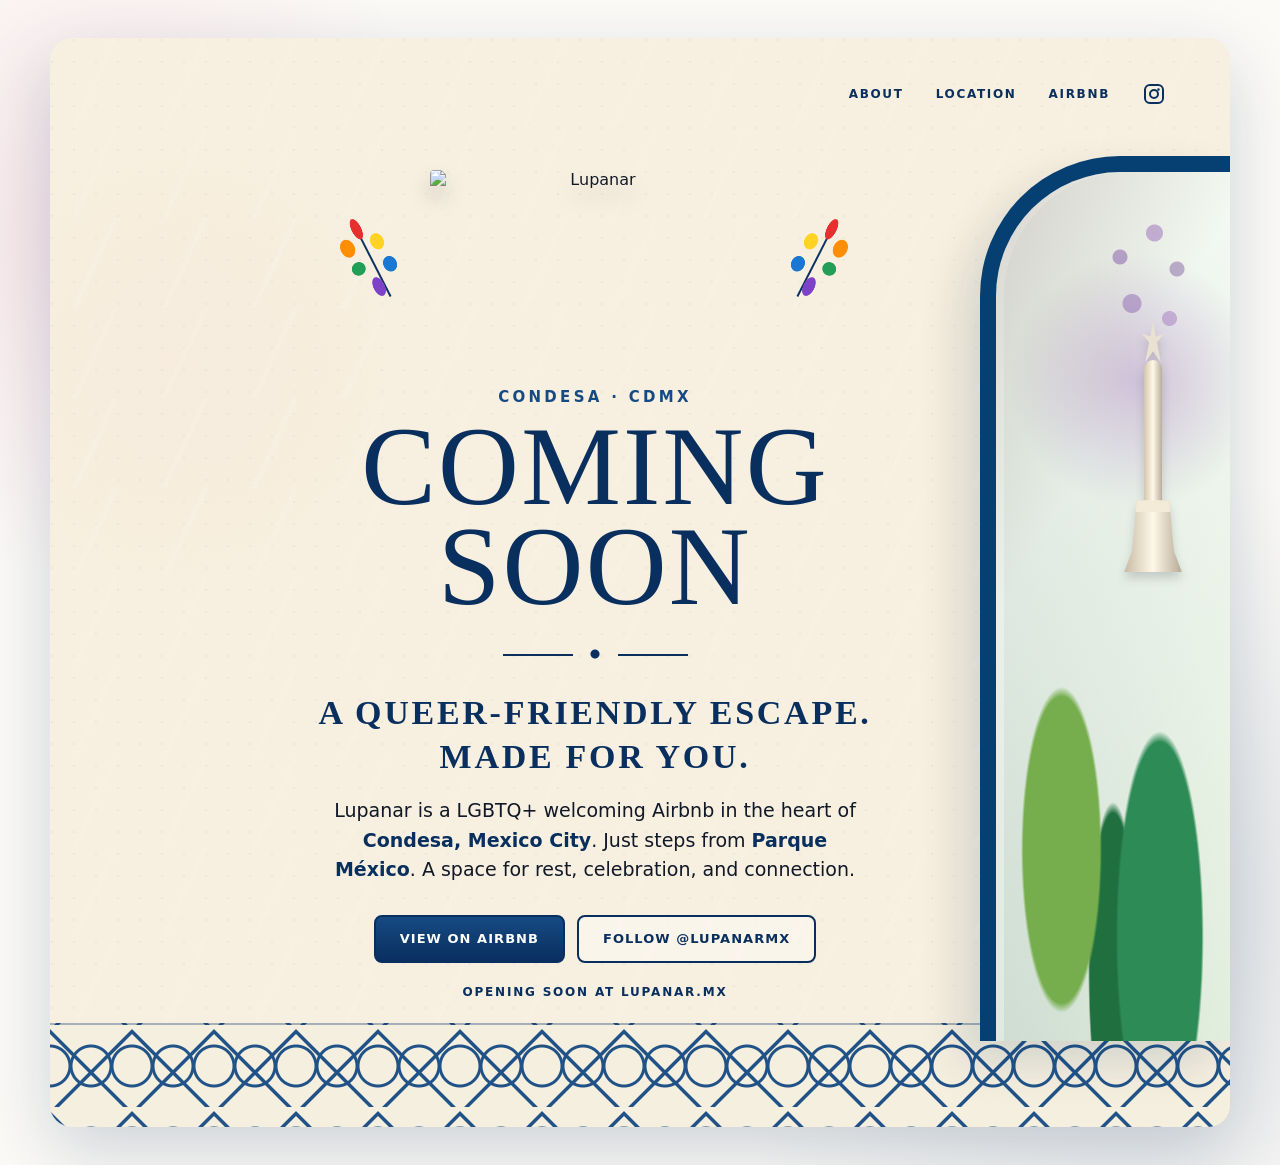
==== index.html @ a413329a "Add files via upload" ====
<!doctype html>
<html lang="en">
<head>
  <meta charset="utf-8">
  <meta name="viewport" content="width=device-width, initial-scale=1, viewport-fit=cover">
  <title>Lupanar — Coming Soon in Condesa, Mexico City</title>
  <meta name="description" content="Lupanar is a queer-friendly Airbnb coming soon in Condesa, Mexico City, just steps from Parque México.">
  <meta name="theme-color" content="#f7efdf">
  <meta property="og:title" content="Lupanar — Coming Soon">
  <meta property="og:description" content="A queer-friendly escape in Condesa, Mexico City. Just steps from Parque México.">
  <meta property="og:url" content="https://lupanar.mx/">
  <meta property="og:type" content="website">
  <link rel="icon" type="image/png" href="assets/favicon.png">
  <link rel="apple-touch-icon" href="assets/apple-touch-icon.png">
  <link rel="preload" as="image" href="assets/lupanar-plaque.webp">
  <link rel="stylesheet" href="styles.css">
</head>
<body>
  <main class="page-shell" aria-labelledby="coming-soon">
    <section class="hero">
      <nav class="nav" aria-label="Primary navigation">
        <span></span>
        <div class="nav-links">
          <a href="#about">About</a>
          <a href="#location">Location</a>
          <a href="https://www.airbnb.com/h/lupanar" rel="noopener">Airbnb</a>
          <a href="https://www.instagram.com/lupanarmx/" rel="noopener" aria-label="Instagram @lupanarmx">
            <svg class="icon" viewBox="0 0 24 24" aria-hidden="true"><path d="M7.8 2h8.4A5.8 5.8 0 0 1 22 7.8v8.4A5.8 5.8 0 0 1 16.2 22H7.8A5.8 5.8 0 0 1 2 16.2V7.8A5.8 5.8 0 0 1 7.8 2Zm0 2A3.8 3.8 0 0 0 4 7.8v8.4A3.8 3.8 0 0 0 7.8 20h8.4a3.8 3.8 0 0 0 3.8-3.8V7.8A3.8 3.8 0 0 0 16.2 4H7.8Zm8.7 2.25a1.25 1.25 0 1 1 0 2.5 1.25 1.25 0 0 1 0-2.5ZM12 7a5 5 0 1 1 0 10 5 5 0 0 1 0-10Zm0 2a3 3 0 1 0 0 6 3 3 0 0 0 0-6Z"/></svg>
          </a>
        </div>
      </nav>

      <div class="content">
        <div class="brand-mark" aria-label="Lupanar logo">
          <span class="leaf left" aria-hidden="true"></span>
          <img src="assets/lupanar-plaque.webp" width="900" height="489" alt="Lupanar">
          <span class="leaf right" aria-hidden="true"></span>
        </div>

        <p class="eyebrow">Condesa · CDMX</p>
        <h1 id="coming-soon">Coming Soon</h1>
        <div class="divider" aria-hidden="true"><span></span></div>

        <p class="tagline">A queer-friendly escape. Made for you.</p>

        <p id="about" class="copy">
          Lupanar is a LGBTQ+ welcoming Airbnb in the heart of
          <strong>Condesa, Mexico City</strong>. Just steps from
          <strong>Parque México</strong>. A space for rest, celebration,
          and connection.
        </p>

        <div class="actions" aria-label="Links">
          <a class="button primary" href="https://www.airbnb.com/h/lupanar" rel="noopener">View on Airbnb</a>
          <a class="button ghost" href="https://www.instagram.com/lupanarmx/" rel="noopener">Follow @lupanarmx</a>
        </div>

        <p id="location" class="microcopy">Opening soon at <strong>lupanar.mx</strong></p>
      </div>

      <aside class="door-card" aria-label="Parque México inspired illustration">
        <div class="arch">
          <div class="tower" aria-hidden="true">
            <span class="statue"></span>
            <span class="column"></span>
            <span class="base"></span>
          </div>
          <div class="jacaranda" aria-hidden="true"></div>
        </div>
      </aside>

      <div class="tile-border" aria-hidden="true"></div>
    </section>
  </main>
</body>
</html>
---- styles.css ----
:root {
  --cream: #f7efdf;
  --cream-deep: #ead9bd;
  --ink: #092f5f;
  --ink-2: #164a83;
  --pink: #c9185d;
  --green: #2f7d4b;
  --shadow: 0 24px 70px rgba(7, 35, 70, .18);
}

* { box-sizing: border-box; }

html {
  min-height: 100%;
  background:
    radial-gradient(circle at 9% 20%, rgba(201, 24, 93, .10), transparent 22rem),
    radial-gradient(circle at 88% 78%, rgba(9, 47, 95, .12), transparent 28rem),
    #fbfaf7;
}

body {
  min-height: 100dvh;
  margin: 0;
  display: grid;
  place-items: center;
  padding: clamp(14px, 3vw, 40px);
  color: #111827;
  font-family: Inter, ui-sans-serif, system-ui, -apple-system, BlinkMacSystemFont, "Segoe UI", sans-serif;
}

a { color: inherit; }

.page-shell {
  width: min(1180px, 100%);
}

.hero {
  position: relative;
  overflow: hidden;
  min-height: min(780px, calc(100dvh - 48px));
  border-radius: 22px;
  background:
    linear-gradient(90deg, rgba(247, 239, 223, .94), rgba(247, 239, 223, .82)),
    radial-gradient(circle at 10% 30%, rgba(207, 40, 109, .24), transparent 15rem),
    var(--cream);
  box-shadow: var(--shadow);
  isolation: isolate;
}

.hero::before {
  content: "";
  position: absolute;
  inset: 0;
  opacity: .22;
  background-image:
    linear-gradient(115deg, transparent 0 47%, rgba(255,255,255,.55) 49% 51%, transparent 53%),
    radial-gradient(circle at 2px 2px, rgba(9, 47, 95, .18) 1px, transparent 1px);
  background-size: 90px 90px, 22px 22px;
  pointer-events: none;
  z-index: -2;
}

.nav {
  position: relative;
  z-index: 2;
  display: flex;
  justify-content: flex-end;
  gap: 24px;
  padding: clamp(22px, 4vw, 44px) clamp(24px, 5vw, 70px) 0;
  color: var(--ink);
  font-size: 12px;
  font-weight: 800;
  letter-spacing: .14em;
  text-transform: uppercase;
}

.nav-links {
  display: flex;
  align-items: center;
  gap: clamp(16px, 2.5vw, 32px);
}

.nav a {
  text-decoration: none;
}

.nav a:hover {
  text-decoration: underline;
  text-underline-offset: 6px;
}

.icon {
  width: 24px;
  height: 24px;
  fill: currentColor;
  display: block;
}

.content {
  position: relative;
  z-index: 2;
  width: min(650px, calc(100% - 48px));
  margin: clamp(34px, 5vw, 64px) auto 128px;
  text-align: center;
}

.brand-mark {
  display: grid;
  grid-template-columns: 74px minmax(220px, 330px) 74px;
  justify-content: center;
  align-items: center;
  gap: clamp(8px, 2vw, 20px);
  margin-bottom: clamp(24px, 4vw, 38px);
}

.brand-mark img {
  width: min(330px, 45vw);
  height: auto;
  filter: drop-shadow(0 12px 10px rgba(10, 29, 48, .18));
  border-radius: 4px;
}

.leaf {
  display: block;
  width: 72px;
  height: 96px;
  background:
    radial-gradient(ellipse at 50% 14%, #e62b2b 0 9%, transparent 10%),
    radial-gradient(ellipse at 27% 28%, #ff8c00 0 9%, transparent 10%),
    radial-gradient(ellipse at 68% 35%, #ffd21f 0 9%, transparent 10%),
    radial-gradient(ellipse at 28% 52%, #1f9d55 0 9%, transparent 10%),
    radial-gradient(ellipse at 70% 62%, #1676d2 0 9%, transparent 10%),
    radial-gradient(ellipse at 42% 78%, #7b3fc7 0 9%, transparent 10%),
    linear-gradient(var(--ink), var(--ink));
  background-repeat: no-repeat;
  background-size: auto, auto, auto, auto, auto, auto, 2px 72px;
  background-position: center, center, center, center, center, center, center 17px;
  opacity: .98;
}
.leaf.left { transform: rotate(-27deg); }
.leaf.right { transform: scaleX(-1) rotate(-27deg); }

.eyebrow {
  margin: 0 0 10px;
  color: var(--ink-2);
  font-size: clamp(12px, 1.7vw, 15px);
  font-weight: 900;
  letter-spacing: .22em;
  text-transform: uppercase;
}

h1 {
  margin: 0;
  color: var(--ink);
  font-family: Georgia, "Times New Roman", serif;
  font-size: clamp(52px, 11vw, 112px);
  font-weight: 500;
  letter-spacing: .02em;
  line-height: .9;
  text-transform: uppercase;
}

.divider {
  display: flex;
  justify-content: center;
  margin: clamp(20px, 3vw, 28px) 0;
  color: var(--ink);
}
.divider span {
  position: relative;
  width: 185px;
  height: 18px;
}
.divider span::before,
.divider span::after {
  content: "";
  position: absolute;
  top: 50%;
  width: 70px;
  border-top: 2px solid currentColor;
}
.divider span::before { left: 0; }
.divider span::after { right: 0; }
.divider span {
  background: radial-gradient(circle, currentColor 0 4px, transparent 5px) center / 18px 18px no-repeat;
}

.tagline {
  margin: 0 auto 18px;
  max-width: 620px;
  color: var(--ink);
  font-family: Georgia, "Times New Roman", serif;
  font-size: clamp(21px, 3.3vw, 34px);
  font-weight: 700;
  letter-spacing: .08em;
  line-height: 1.28;
  text-transform: uppercase;
}

.copy {
  width: min(530px, 100%);
  margin: 0 auto;
  font-size: clamp(16px, 2vw, 19px);
  line-height: 1.55;
}

.copy strong {
  color: var(--ink);
}

.actions {
  display: flex;
  justify-content: center;
  flex-wrap: wrap;
  gap: 12px;
  margin: 30px auto 22px;
}

.button {
  display: inline-flex;
  align-items: center;
  justify-content: center;
  min-height: 48px;
  padding: 0 24px;
  border-radius: 8px;
  border: 2px solid var(--ink);
  font-size: 13px;
  font-weight: 850;
  letter-spacing: .08em;
  text-decoration: none;
  text-transform: uppercase;
}

.button.primary {
  color: white;
  background: linear-gradient(180deg, var(--ink-2), var(--ink));
}
.button.ghost {
  color: var(--ink);
  background: rgba(255, 255, 255, .34);
}

.button:hover { transform: translateY(-1px); }

.microcopy {
  margin: 0;
  color: var(--ink);
  font-size: 12px;
  font-weight: 800;
  letter-spacing: .15em;
  text-transform: uppercase;
}

.door-card {
  position: absolute;
  top: 118px;
  right: 0;
  bottom: 86px;
  width: min(250px, 24%);
  z-index: 1;
}

.arch {
  position: absolute;
  inset: 0;
  border-radius: 140px 0 0 0;
  border-left: 16px solid #064073;
  border-top: 16px solid #064073;
  background:
    radial-gradient(circle at 60% 24%, rgba(148, 91, 178, .32), transparent 8rem),
    linear-gradient(180deg, rgba(255,255,255,.65), rgba(247,239,223,.10)),
    linear-gradient(90deg, rgba(9,47,95,.10), rgba(9,47,95,0)),
    #dfeedd;
  box-shadow: inset 8px 0 0 rgba(255,255,255,.35), -18px 22px 45px rgba(9,47,95,.14);
  overflow: hidden;
}

.arch::before {
  content: "";
  position: absolute;
  inset: 0;
  background:
    radial-gradient(ellipse at 70% 88%, #2d8b55 0 18%, transparent 19%),
    radial-gradient(ellipse at 28% 78%, #76ae4e 0 16%, transparent 17%),
    radial-gradient(ellipse at 50% 92%, #1f6f3f 0 14%, transparent 15%),
    linear-gradient(120deg, rgba(98, 61, 34, .18), transparent 35%);
}

.tower {
  position: absolute;
  right: 42px;
  top: 150px;
  width: 70px;
  height: 270px;
  filter: drop-shadow(0 6px 5px rgba(30, 35, 42, .18));
}

.statue {
  position: absolute;
  top: 0;
  left: 24px;
  width: 22px;
  height: 40px;
  background: #e9e1d1;
  clip-path: polygon(50% 0, 62% 35%, 100% 28%, 68% 50%, 86% 100%, 50% 72%, 14% 100%, 32% 50%, 0 28%, 38% 35%);
}
.column {
  position: absolute;
  top: 38px;
  left: 26px;
  width: 18px;
  height: 150px;
  border-radius: 12px;
  background: linear-gradient(90deg, #d3c6ae, #fff7e7, #b9ad9b);
}
.base {
  position: absolute;
  left: 6px;
  bottom: 20px;
  width: 58px;
  height: 72px;
  background:
    linear-gradient(#f3ead8 0 16%, transparent 17%),
    linear-gradient(90deg, #c7bba5, #fff7e7, #b6aa96);
  clip-path: polygon(22% 0, 78% 0, 86% 70%, 100% 100%, 0 100%, 14% 70%);
}

.jacaranda {
  position: absolute;
  top: 34px;
  right: 8px;
  width: 150px;
  height: 150px;
  background:
    radial-gradient(circle at 32% 34%, rgba(126, 83, 166, .75) 0 7px, transparent 8px),
    radial-gradient(circle at 55% 18%, rgba(151, 102, 184, .75) 0 8px, transparent 9px),
    radial-gradient(circle at 70% 42%, rgba(117, 83, 153, .68) 0 7px, transparent 8px),
    radial-gradient(circle at 40% 65%, rgba(135, 92, 174, .70) 0 9px, transparent 10px),
    radial-gradient(circle at 65% 75%, rgba(151, 102, 184, .65) 0 7px, transparent 8px);
  opacity: .65;
  filter: blur(.2px);
}

.tile-border {
  position: absolute;
  left: 0;
  right: 0;
  bottom: 0;
  height: clamp(74px, 10vw, 104px);
  background-color: #f5efdf;
  background-image:
    radial-gradient(circle at 50% 50%, transparent 0 18px, var(--ink-2) 19px 21px, transparent 22px),
    radial-gradient(circle at 0 50%, transparent 0 18px, var(--ink-2) 19px 21px, transparent 22px),
    radial-gradient(circle at 100% 50%, transparent 0 18px, var(--ink-2) 19px 21px, transparent 22px),
    linear-gradient(45deg, transparent 44%, var(--ink-2) 45% 47%, transparent 48%),
    linear-gradient(-45deg, transparent 44%, var(--ink-2) 45% 47%, transparent 48%);
  background-size: 82px 82px;
  border-top: 2px solid rgba(9,47,95,.35);
  opacity: .95;
}

@media (max-width: 850px) {
  body { padding: 0; place-items: stretch; }

  .page-shell { width: 100%; }

  .hero {
    min-height: 100dvh;
    border-radius: 0;
  }

  .nav {
    padding: max(18px, env(safe-area-inset-top)) 22px 0;
  }

  .nav-links a:not(:last-child) {
    display: none;
  }

  .nav-links::before,
  .nav-links::after {
    content: "";
    display: block;
    width: 28px;
    border-top: 3px solid var(--ink);
    box-shadow: 0 8px 0 var(--ink);
    transform: translateY(-4px);
  }

  .nav-links .icon { display: none; }

  .content {
    width: min(100% - 34px, 470px);
    margin-top: 52px;
    margin-bottom: 112px;
  }

  .brand-mark {
    grid-template-columns: 46px minmax(190px, 265px) 46px;
  }

  .brand-mark img {
    width: min(265px, 62vw);
  }

  .leaf {
    width: 48px;
    height: 70px;
    background-size: auto, auto, auto, auto, auto, auto, 2px 52px;
    background-position: center, center, center, center, center, center, center 14px;
  }

  h1 { font-size: clamp(42px, 14vw, 68px); }

  .tagline {
    font-size: clamp(18px, 6vw, 25px);
  }

  .copy {
    font-size: 16px;
  }

  .actions {
    flex-direction: column;
    width: min(330px, 100%);
  }

  .button {
    width: 100%;
  }

  .door-card {
    display: none;
  }

  .tile-border {
    height: 78px;
    background-size: 64px 64px;
  }
}

@media (prefers-reduced-motion: no-preference) {
  .button { transition: transform .2s ease, filter .2s ease; }
  .button:hover { filter: brightness(1.05); }
}

@media (min-width: 1180px) {
  .content { transform: translateX(-45px); }
}
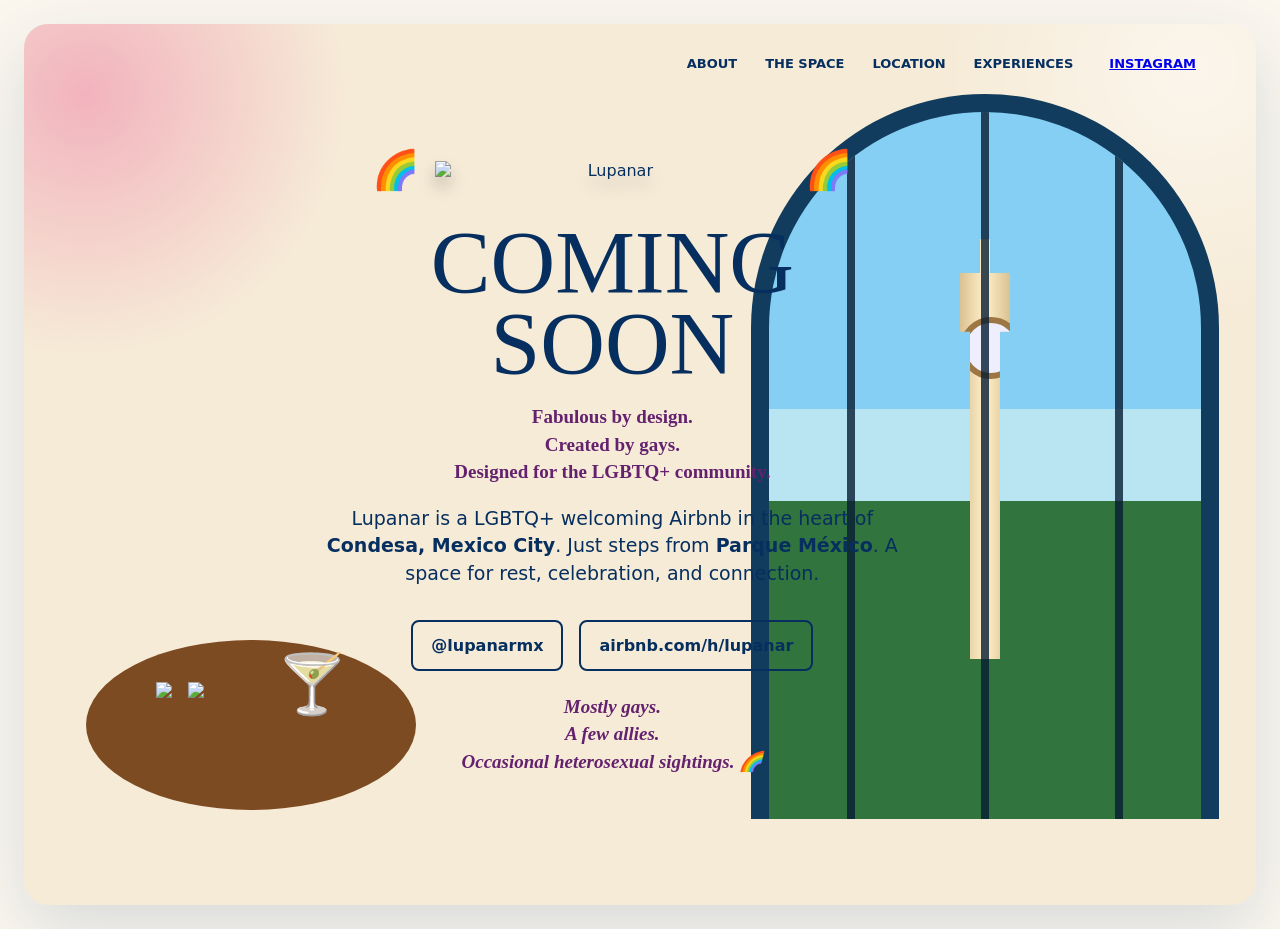
==== commit e80e880b: "Add files via upload" ====
--- a/index.html
+++ b/index.html
@@ -1,76 +1 @@
-<!doctype html>
-<html lang="en">
-<head>
-  <meta charset="utf-8">
-  <meta name="viewport" content="width=device-width, initial-scale=1, viewport-fit=cover">
-  <title>Lupanar — Coming Soon in Condesa, Mexico City</title>
-  <meta name="description" content="Lupanar is a queer-friendly Airbnb coming soon in Condesa, Mexico City, just steps from Parque México.">
-  <meta name="theme-color" content="#f7efdf">
-  <meta property="og:title" content="Lupanar — Coming Soon">
-  <meta property="og:description" content="A queer-friendly escape in Condesa, Mexico City. Just steps from Parque México.">
-  <meta property="og:url" content="https://lupanar.mx/">
-  <meta property="og:type" content="website">
-  <link rel="icon" type="image/png" href="assets/favicon.png">
-  <link rel="apple-touch-icon" href="assets/apple-touch-icon.png">
-  <link rel="preload" as="image" href="assets/lupanar-plaque.webp">
-  <link rel="stylesheet" href="styles.css">
-</head>
-<body>
-  <main class="page-shell" aria-labelledby="coming-soon">
-    <section class="hero">
-      <nav class="nav" aria-label="Primary navigation">
-        <span></span>
-        <div class="nav-links">
-          <a href="#about">About</a>
-          <a href="#location">Location</a>
-          <a href="https://www.airbnb.com/h/lupanar" rel="noopener">Airbnb</a>
-          <a href="https://www.instagram.com/lupanarmx/" rel="noopener" aria-label="Instagram @lupanarmx">
-            <svg class="icon" viewBox="0 0 24 24" aria-hidden="true"><path d="M7.8 2h8.4A5.8 5.8 0 0 1 22 7.8v8.4A5.8 5.8 0 0 1 16.2 22H7.8A5.8 5.8 0 0 1 2 16.2V7.8A5.8 5.8 0 0 1 7.8 2Zm0 2A3.8 3.8 0 0 0 4 7.8v8.4A3.8 3.8 0 0 0 7.8 20h8.4a3.8 3.8 0 0 0 3.8-3.8V7.8A3.8 3.8 0 0 0 16.2 4H7.8Zm8.7 2.25a1.25 1.25 0 1 1 0 2.5 1.25 1.25 0 0 1 0-2.5ZM12 7a5 5 0 1 1 0 10 5 5 0 0 1 0-10Zm0 2a3 3 0 1 0 0 6 3 3 0 0 0 0-6Z"/></svg>
-          </a>
-        </div>
-      </nav>
-
-      <div class="content">
-        <div class="brand-mark" aria-label="Lupanar logo">
-          <span class="leaf left" aria-hidden="true"></span>
-          <img src="assets/lupanar-plaque.webp" width="900" height="489" alt="Lupanar">
-          <span class="leaf right" aria-hidden="true"></span>
-        </div>
-
-        <p class="eyebrow">Condesa · CDMX</p>
-        <h1 id="coming-soon">Coming Soon</h1>
-        <div class="divider" aria-hidden="true"><span></span></div>
-
-        <p class="tagline">A queer-friendly escape. Made for you.</p>
-
-        <p id="about" class="copy">
-          Lupanar is a LGBTQ+ welcoming Airbnb in the heart of
-          <strong>Condesa, Mexico City</strong>. Just steps from
-          <strong>Parque México</strong>. A space for rest, celebration,
-          and connection.
-        </p>
-
-        <div class="actions" aria-label="Links">
-          <a class="button primary" href="https://www.airbnb.com/h/lupanar" rel="noopener">View on Airbnb</a>
-          <a class="button ghost" href="https://www.instagram.com/lupanarmx/" rel="noopener">Follow @lupanarmx</a>
-        </div>
-
-        <p id="location" class="microcopy">Opening soon at <strong>lupanar.mx</strong></p>
-      </div>
-
-      <aside class="door-card" aria-label="Parque México inspired illustration">
-        <div class="arch">
-          <div class="tower" aria-hidden="true">
-            <span class="statue"></span>
-            <span class="column"></span>
-            <span class="base"></span>
-          </div>
-          <div class="jacaranda" aria-hidden="true"></div>
-        </div>
-      </aside>
-
-      <div class="tile-border" aria-hidden="true"></div>
-    </section>
-  </main>
-</body>
-</html>
+<!doctype html><html lang="en"><head><meta charset="utf-8"><meta name="viewport" content="width=device-width,initial-scale=1"><title>Lupanar — Coming Soon</title><meta name="description" content="Lupanar is a LGBTQ+ welcoming Airbnb in Condesa, Mexico City. Just steps from Parque México."><link rel="stylesheet" href="styles.css"></head><body><main class="page"><section class="hero"><nav><div class="menu">☰</div><div class="links"><a>About</a><a>The Space</a><a>Location</a><a>Experiences</a></div><div><a href="https://www.instagram.com/lupanarmx/">Instagram</a></div></nav><section class="copy"><div class="brand"><span class="leaf">🌈</span><img src="assets/lupanar-plaque.jpeg" alt="Lupanar"><span class="leaf">🌈</span></div><h1>Coming Soon</h1><p class="tag">Fabulous by design.<br>Created by gays.<br>Designed for the LGBTQ+ community.</p><p>Lupanar is a LGBTQ+ welcoming Airbnb in the heart of <b>Condesa, Mexico City</b>. Just steps from <b>Parque México</b>. A space for rest, celebration, and connection.</p><div class="buttons"><a href="https://www.instagram.com/lupanarmx/">@lupanarmx</a><a href="https://www.airbnb.com/h/lupanar">airbnb.com/h/lupanar</a></div><p class="joke">Mostly gays.<br>A few allies.<br>Occasional heterosexual sightings. 🌈</p></section><aside class="arch"><div class="tower"><div></div></div></aside><div class="table"><img src="assets/coaster-bora.svg"><img src="assets/coaster-normal.svg"><div class="margarita">🍸</div></div><footer class="desktop-border"></footer><footer class="mobile-border"><img src="assets/tile-normal.svg"><img src="assets/tile-normal.svg"><img src="assets/tile-bora.svg"><img src="assets/tile-normal.svg"><img src="assets/tile-normal.svg"></footer></section></main></body></html>
--- a/styles.css
+++ b/styles.css
@@ -1,449 +1 @@
-:root {
-  --cream: #f7efdf;
-  --cream-deep: #ead9bd;
-  --ink: #092f5f;
-  --ink-2: #164a83;
-  --pink: #c9185d;
-  --green: #2f7d4b;
-  --shadow: 0 24px 70px rgba(7, 35, 70, .18);
-}
-
-* { box-sizing: border-box; }
-
-html {
-  min-height: 100%;
-  background:
-    radial-gradient(circle at 9% 20%, rgba(201, 24, 93, .10), transparent 22rem),
-    radial-gradient(circle at 88% 78%, rgba(9, 47, 95, .12), transparent 28rem),
-    #fbfaf7;
-}
-
-body {
-  min-height: 100dvh;
-  margin: 0;
-  display: grid;
-  place-items: center;
-  padding: clamp(14px, 3vw, 40px);
-  color: #111827;
-  font-family: Inter, ui-sans-serif, system-ui, -apple-system, BlinkMacSystemFont, "Segoe UI", sans-serif;
-}
-
-a { color: inherit; }
-
-.page-shell {
-  width: min(1180px, 100%);
-}
-
-.hero {
-  position: relative;
-  overflow: hidden;
-  min-height: min(780px, calc(100dvh - 48px));
-  border-radius: 22px;
-  background:
-    linear-gradient(90deg, rgba(247, 239, 223, .94), rgba(247, 239, 223, .82)),
-    radial-gradient(circle at 10% 30%, rgba(207, 40, 109, .24), transparent 15rem),
-    var(--cream);
-  box-shadow: var(--shadow);
-  isolation: isolate;
-}
-
-.hero::before {
-  content: "";
-  position: absolute;
-  inset: 0;
-  opacity: .22;
-  background-image:
-    linear-gradient(115deg, transparent 0 47%, rgba(255,255,255,.55) 49% 51%, transparent 53%),
-    radial-gradient(circle at 2px 2px, rgba(9, 47, 95, .18) 1px, transparent 1px);
-  background-size: 90px 90px, 22px 22px;
-  pointer-events: none;
-  z-index: -2;
-}
-
-.nav {
-  position: relative;
-  z-index: 2;
-  display: flex;
-  justify-content: flex-end;
-  gap: 24px;
-  padding: clamp(22px, 4vw, 44px) clamp(24px, 5vw, 70px) 0;
-  color: var(--ink);
-  font-size: 12px;
-  font-weight: 800;
-  letter-spacing: .14em;
-  text-transform: uppercase;
-}
-
-.nav-links {
-  display: flex;
-  align-items: center;
-  gap: clamp(16px, 2.5vw, 32px);
-}
-
-.nav a {
-  text-decoration: none;
-}
-
-.nav a:hover {
-  text-decoration: underline;
-  text-underline-offset: 6px;
-}
-
-.icon {
-  width: 24px;
-  height: 24px;
-  fill: currentColor;
-  display: block;
-}
-
-.content {
-  position: relative;
-  z-index: 2;
-  width: min(650px, calc(100% - 48px));
-  margin: clamp(34px, 5vw, 64px) auto 128px;
-  text-align: center;
-}
-
-.brand-mark {
-  display: grid;
-  grid-template-columns: 74px minmax(220px, 330px) 74px;
-  justify-content: center;
-  align-items: center;
-  gap: clamp(8px, 2vw, 20px);
-  margin-bottom: clamp(24px, 4vw, 38px);
-}
-
-.brand-mark img {
-  width: min(330px, 45vw);
-  height: auto;
-  filter: drop-shadow(0 12px 10px rgba(10, 29, 48, .18));
-  border-radius: 4px;
-}
-
-.leaf {
-  display: block;
-  width: 72px;
-  height: 96px;
-  background:
-    radial-gradient(ellipse at 50% 14%, #e62b2b 0 9%, transparent 10%),
-    radial-gradient(ellipse at 27% 28%, #ff8c00 0 9%, transparent 10%),
-    radial-gradient(ellipse at 68% 35%, #ffd21f 0 9%, transparent 10%),
-    radial-gradient(ellipse at 28% 52%, #1f9d55 0 9%, transparent 10%),
-    radial-gradient(ellipse at 70% 62%, #1676d2 0 9%, transparent 10%),
-    radial-gradient(ellipse at 42% 78%, #7b3fc7 0 9%, transparent 10%),
-    linear-gradient(var(--ink), var(--ink));
-  background-repeat: no-repeat;
-  background-size: auto, auto, auto, auto, auto, auto, 2px 72px;
-  background-position: center, center, center, center, center, center, center 17px;
-  opacity: .98;
-}
-.leaf.left { transform: rotate(-27deg); }
-.leaf.right { transform: scaleX(-1) rotate(-27deg); }
-
-.eyebrow {
-  margin: 0 0 10px;
-  color: var(--ink-2);
-  font-size: clamp(12px, 1.7vw, 15px);
-  font-weight: 900;
-  letter-spacing: .22em;
-  text-transform: uppercase;
-}
-
-h1 {
-  margin: 0;
-  color: var(--ink);
-  font-family: Georgia, "Times New Roman", serif;
-  font-size: clamp(52px, 11vw, 112px);
-  font-weight: 500;
-  letter-spacing: .02em;
-  line-height: .9;
-  text-transform: uppercase;
-}
-
-.divider {
-  display: flex;
-  justify-content: center;
-  margin: clamp(20px, 3vw, 28px) 0;
-  color: var(--ink);
-}
-.divider span {
-  position: relative;
-  width: 185px;
-  height: 18px;
-}
-.divider span::before,
-.divider span::after {
-  content: "";
-  position: absolute;
-  top: 50%;
-  width: 70px;
-  border-top: 2px solid currentColor;
-}
-.divider span::before { left: 0; }
-.divider span::after { right: 0; }
-.divider span {
-  background: radial-gradient(circle, currentColor 0 4px, transparent 5px) center / 18px 18px no-repeat;
-}
-
-.tagline {
-  margin: 0 auto 18px;
-  max-width: 620px;
-  color: var(--ink);
-  font-family: Georgia, "Times New Roman", serif;
-  font-size: clamp(21px, 3.3vw, 34px);
-  font-weight: 700;
-  letter-spacing: .08em;
-  line-height: 1.28;
-  text-transform: uppercase;
-}
-
-.copy {
-  width: min(530px, 100%);
-  margin: 0 auto;
-  font-size: clamp(16px, 2vw, 19px);
-  line-height: 1.55;
-}
-
-.copy strong {
-  color: var(--ink);
-}
-
-.actions {
-  display: flex;
-  justify-content: center;
-  flex-wrap: wrap;
-  gap: 12px;
-  margin: 30px auto 22px;
-}
-
-.button {
-  display: inline-flex;
-  align-items: center;
-  justify-content: center;
-  min-height: 48px;
-  padding: 0 24px;
-  border-radius: 8px;
-  border: 2px solid var(--ink);
-  font-size: 13px;
-  font-weight: 850;
-  letter-spacing: .08em;
-  text-decoration: none;
-  text-transform: uppercase;
-}
-
-.button.primary {
-  color: white;
-  background: linear-gradient(180deg, var(--ink-2), var(--ink));
-}
-.button.ghost {
-  color: var(--ink);
-  background: rgba(255, 255, 255, .34);
-}
-
-.button:hover { transform: translateY(-1px); }
-
-.microcopy {
-  margin: 0;
-  color: var(--ink);
-  font-size: 12px;
-  font-weight: 800;
-  letter-spacing: .15em;
-  text-transform: uppercase;
-}
-
-.door-card {
-  position: absolute;
-  top: 118px;
-  right: 0;
-  bottom: 86px;
-  width: min(250px, 24%);
-  z-index: 1;
-}
-
-.arch {
-  position: absolute;
-  inset: 0;
-  border-radius: 140px 0 0 0;
-  border-left: 16px solid #064073;
-  border-top: 16px solid #064073;
-  background:
-    radial-gradient(circle at 60% 24%, rgba(148, 91, 178, .32), transparent 8rem),
-    linear-gradient(180deg, rgba(255,255,255,.65), rgba(247,239,223,.10)),
-    linear-gradient(90deg, rgba(9,47,95,.10), rgba(9,47,95,0)),
-    #dfeedd;
-  box-shadow: inset 8px 0 0 rgba(255,255,255,.35), -18px 22px 45px rgba(9,47,95,.14);
-  overflow: hidden;
-}
-
-.arch::before {
-  content: "";
-  position: absolute;
-  inset: 0;
-  background:
-    radial-gradient(ellipse at 70% 88%, #2d8b55 0 18%, transparent 19%),
-    radial-gradient(ellipse at 28% 78%, #76ae4e 0 16%, transparent 17%),
-    radial-gradient(ellipse at 50% 92%, #1f6f3f 0 14%, transparent 15%),
-    linear-gradient(120deg, rgba(98, 61, 34, .18), transparent 35%);
-}
-
-.tower {
-  position: absolute;
-  right: 42px;
-  top: 150px;
-  width: 70px;
-  height: 270px;
-  filter: drop-shadow(0 6px 5px rgba(30, 35, 42, .18));
-}
-
-.statue {
-  position: absolute;
-  top: 0;
-  left: 24px;
-  width: 22px;
-  height: 40px;
-  background: #e9e1d1;
-  clip-path: polygon(50% 0, 62% 35%, 100% 28%, 68% 50%, 86% 100%, 50% 72%, 14% 100%, 32% 50%, 0 28%, 38% 35%);
-}
-.column {
-  position: absolute;
-  top: 38px;
-  left: 26px;
-  width: 18px;
-  height: 150px;
-  border-radius: 12px;
-  background: linear-gradient(90deg, #d3c6ae, #fff7e7, #b9ad9b);
-}
-.base {
-  position: absolute;
-  left: 6px;
-  bottom: 20px;
-  width: 58px;
-  height: 72px;
-  background:
-    linear-gradient(#f3ead8 0 16%, transparent 17%),
-    linear-gradient(90deg, #c7bba5, #fff7e7, #b6aa96);
-  clip-path: polygon(22% 0, 78% 0, 86% 70%, 100% 100%, 0 100%, 14% 70%);
-}
-
-.jacaranda {
-  position: absolute;
-  top: 34px;
-  right: 8px;
-  width: 150px;
-  height: 150px;
-  background:
-    radial-gradient(circle at 32% 34%, rgba(126, 83, 166, .75) 0 7px, transparent 8px),
-    radial-gradient(circle at 55% 18%, rgba(151, 102, 184, .75) 0 8px, transparent 9px),
-    radial-gradient(circle at 70% 42%, rgba(117, 83, 153, .68) 0 7px, transparent 8px),
-    radial-gradient(circle at 40% 65%, rgba(135, 92, 174, .70) 0 9px, transparent 10px),
-    radial-gradient(circle at 65% 75%, rgba(151, 102, 184, .65) 0 7px, transparent 8px);
-  opacity: .65;
-  filter: blur(.2px);
-}
-
-.tile-border {
-  position: absolute;
-  left: 0;
-  right: 0;
-  bottom: 0;
-  height: clamp(74px, 10vw, 104px);
-  background-color: #f5efdf;
-  background-image:
-    radial-gradient(circle at 50% 50%, transparent 0 18px, var(--ink-2) 19px 21px, transparent 22px),
-    radial-gradient(circle at 0 50%, transparent 0 18px, var(--ink-2) 19px 21px, transparent 22px),
-    radial-gradient(circle at 100% 50%, transparent 0 18px, var(--ink-2) 19px 21px, transparent 22px),
-    linear-gradient(45deg, transparent 44%, var(--ink-2) 45% 47%, transparent 48%),
-    linear-gradient(-45deg, transparent 44%, var(--ink-2) 45% 47%, transparent 48%);
-  background-size: 82px 82px;
-  border-top: 2px solid rgba(9,47,95,.35);
-  opacity: .95;
-}
-
-@media (max-width: 850px) {
-  body { padding: 0; place-items: stretch; }
-
-  .page-shell { width: 100%; }
-
-  .hero {
-    min-height: 100dvh;
-    border-radius: 0;
-  }
-
-  .nav {
-    padding: max(18px, env(safe-area-inset-top)) 22px 0;
-  }
-
-  .nav-links a:not(:last-child) {
-    display: none;
-  }
-
-  .nav-links::before,
-  .nav-links::after {
-    content: "";
-    display: block;
-    width: 28px;
-    border-top: 3px solid var(--ink);
-    box-shadow: 0 8px 0 var(--ink);
-    transform: translateY(-4px);
-  }
-
-  .nav-links .icon { display: none; }
-
-  .content {
-    width: min(100% - 34px, 470px);
-    margin-top: 52px;
-    margin-bottom: 112px;
-  }
-
-  .brand-mark {
-    grid-template-columns: 46px minmax(190px, 265px) 46px;
-  }
-
-  .brand-mark img {
-    width: min(265px, 62vw);
-  }
-
-  .leaf {
-    width: 48px;
-    height: 70px;
-    background-size: auto, auto, auto, auto, auto, auto, 2px 52px;
-    background-position: center, center, center, center, center, center, center 14px;
-  }
-
-  h1 { font-size: clamp(42px, 14vw, 68px); }
-
-  .tagline {
-    font-size: clamp(18px, 6vw, 25px);
-  }
-
-  .copy {
-    font-size: 16px;
-  }
-
-  .actions {
-    flex-direction: column;
-    width: min(330px, 100%);
-  }
-
-  .button {
-    width: 100%;
-  }
-
-  .door-card {
-    display: none;
-  }
-
-  .tile-border {
-    height: 78px;
-    background-size: 64px 64px;
-  }
-}
-
-@media (prefers-reduced-motion: no-preference) {
-  .button { transition: transform .2s ease, filter .2s ease; }
-  .button:hover { filter: brightness(1.05); }
-}
-
-@media (min-width: 1180px) {
-  .content { transform: translateX(-45px); }
-}
+*{box-sizing:border-box}body{margin:0;background:#fbf7ef;color:#062f5f;font-family:Inter,system-ui,sans-serif;padding:24px}.hero{position:relative;min-height:860px;overflow:hidden;border-radius:24px;background:#f6ebd7;box-shadow:0 24px 70px #062f5f25}.hero:before{content:"";position:absolute;inset:0;background:radial-gradient(circle at 5% 8%,#e9388650,transparent 260px),radial-gradient(circle at 95% 5%,#fff8,transparent 250px)}nav{position:relative;z-index:2;display:flex;justify-content:flex-end;gap:36px;padding:32px 60px;font-weight:800;text-transform:uppercase;font-size:13px}.links{display:flex;gap:28px}.menu{display:none}.copy{position:relative;z-index:2;width:min(610px,48vw);margin:45px 0 130px 23%;text-align:center}.brand{display:flex;align-items:center;justify-content:center;gap:16px}.brand img{width:360px;max-width:58%;filter:drop-shadow(0 10px 8px #0003)}.leaf{font-size:38px}h1{font:500 clamp(64px,7vw,106px)/.9 Georgia,serif;text-transform:uppercase;margin:30px 0 20px}.tag{font:700 28px/1.25 Georgia,serif;color:#64216e}.copy p{font-size:19px;line-height:1.45}.buttons{display:flex;gap:16px;justify-content:center;flex-wrap:wrap;margin:32px 0 22px}.buttons a{border:2px solid currentColor;border-radius:8px;padding:14px 18px;text-decoration:none;color:inherit;font-weight:800}.joke{font:italic 700 22px/1.3 "Bradley Hand","Segoe Print",cursive;color:#64216e}.arch{position:absolute;right:3%;top:70px;bottom:86px;width:min(500px,38%);border:18px solid #123c5d;border-bottom:0;border-radius:999px 999px 0 0;background:linear-gradient(#85cef4 0 42%,#b9e4f2 42% 55%,#32743d 55%);overflow:hidden}.arch:after{content:"";position:absolute;inset:0;background:repeating-linear-gradient(90deg,transparent 0 18%,#061c32cc 18% 20%,transparent 20% 31%)}.tower{position:absolute;left:50%;top:18%;transform:translateX(-50%);width:100px;height:420px;background:linear-gradient(90deg,#b7925a,#fff0ca,#b7925a);clip-path:polygon(45% 0,55% 0,55% 8%,75% 8%,75% 22%,65% 22%,65% 100%,35% 100%,35% 22%,25% 22%,25% 8%,45% 8%)}.tower:after{content:"";position:absolute;left:25px;top:78px;width:50px;height:50px;border-radius:50%;background:#eef;border:6px solid #9d7743}.table{position:absolute;left:5%;bottom:95px;width:330px;height:170px;border-radius:50%;background:#7d4b22}.table img{position:relative;width:82px;top:42px;left:70px;margin-right:16px}.margarita{position:absolute;left:190px;top:10px;font-size:58px}.desktop-border{position:absolute;left:0;right:0;bottom:0;height:84px;background:url(assets/tile-normal.svg) left bottom/84px 84px repeat-x}.mobile-border{display:none}@media(max-width:760px){body{padding:0}.hero{border-radius:0;min-height:auto}.links{display:none}.menu{display:block}nav{padding:22px;justify-content:space-between}.copy{width:calc(100% - 40px);margin:25px auto 0}.brand img{width:260px}.leaf{font-size:28px}h1{font-size:56px}.tag{font-size:22px}.copy p{font-size:16px}.buttons{flex-direction:column}.arch{position:relative;right:auto;top:auto;bottom:auto;width:92%;height:390px;margin:25px auto 0;border-width:14px;border-bottom:0}.table,.desktop-border{display:none}.mobile-border{display:grid;grid-template-columns:repeat(5,1fr);height:86px}.mobile-border img{width:100%;height:100%;object-fit:cover}.joke{font-size:19px}}body.force-desktop{min-width:1100px}body.force-mobile{padding:0;max-width:430px;margin:auto}body.force-mobile .hero{border-radius:0;min-height:auto}body.force-mobile .links{display:none}body.force-mobile .menu{display:block}body.force-mobile nav{padding:22px;justify-content:space-between}body.force-mobile .copy{width:calc(100% - 40px);margin:25px auto 0}body.force-mobile .brand img{width:260px}body.force-mobile .leaf{font-size:28px}body.force-mobile h1{font-size:56px}body.force-mobile .tag{font-size:22px}body.force-mobile .copy p{font-size:16px}body.force-mobile .buttons{flex-direction:column}body.force-mobile .arch{position:relative;right:auto;top:auto;bottom:auto;width:92%;height:390px;margin:25px auto 0;border-width:14px;border-bottom:0}body.force-mobile .table,body.force-mobile .desktop-border{display:none}body.force-mobile .mobile-border{display:grid;grid-template-columns:repeat(5,1fr);height:86px}body.force-mobile .mobile-border img{width:100%;height:100%;object-fit:cover}
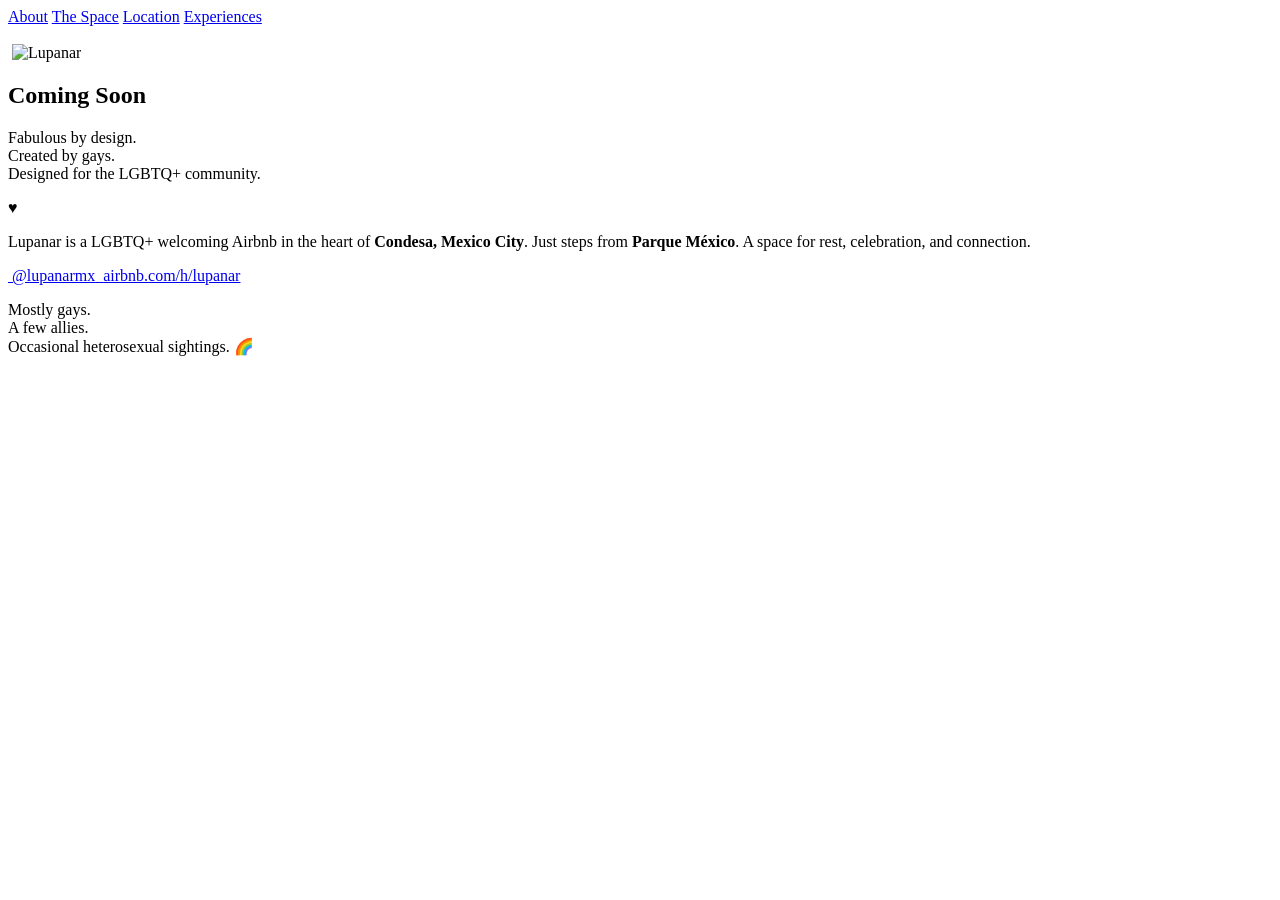
==== commit e237f27e: "Add files via upload" ====
--- a/index.html
+++ b/index.html
@@ -1 +1,86 @@
-<!doctype html><html lang="en"><head><meta charset="utf-8"><meta name="viewport" content="width=device-width,initial-scale=1"><title>Lupanar — Coming Soon</title><meta name="description" content="Lupanar is a LGBTQ+ welcoming Airbnb in Condesa, Mexico City. Just steps from Parque México."><link rel="stylesheet" href="styles.css"></head><body><main class="page"><section class="hero"><nav><div class="menu">☰</div><div class="links"><a>About</a><a>The Space</a><a>Location</a><a>Experiences</a></div><div><a href="https://www.instagram.com/lupanarmx/">Instagram</a></div></nav><section class="copy"><div class="brand"><span class="leaf">🌈</span><img src="assets/lupanar-plaque.jpeg" alt="Lupanar"><span class="leaf">🌈</span></div><h1>Coming Soon</h1><p class="tag">Fabulous by design.<br>Created by gays.<br>Designed for the LGBTQ+ community.</p><p>Lupanar is a LGBTQ+ welcoming Airbnb in the heart of <b>Condesa, Mexico City</b>. Just steps from <b>Parque México</b>. A space for rest, celebration, and connection.</p><div class="buttons"><a href="https://www.instagram.com/lupanarmx/">@lupanarmx</a><a href="https://www.airbnb.com/h/lupanar">airbnb.com/h/lupanar</a></div><p class="joke">Mostly gays.<br>A few allies.<br>Occasional heterosexual sightings. 🌈</p></section><aside class="arch"><div class="tower"><div></div></div></aside><div class="table"><img src="assets/coaster-bora.svg"><img src="assets/coaster-normal.svg"><div class="margarita">🍸</div></div><footer class="desktop-border"></footer><footer class="mobile-border"><img src="assets/tile-normal.svg"><img src="assets/tile-normal.svg"><img src="assets/tile-bora.svg"><img src="assets/tile-normal.svg"><img src="assets/tile-normal.svg"></footer></section></main></body></html>
+<!doctype html>
+<html lang="en">
+<head>
+  <meta charset="utf-8">
+  <meta name="viewport" content="width=device-width, initial-scale=1, viewport-fit=cover">
+  <title>Lupanar — Coming Soon</title>
+  <meta name="description" content="Lupanar is a LGBTQ+ welcoming Airbnb in the heart of Condesa, Mexico City. Just steps from Parque México.">
+  <meta name="theme-color" content="#f6ebd7">
+  <link rel="icon" type="image/png" href="assets/plaque/favicon.png">
+  <link rel="apple-touch-icon" href="assets/plaque/apple-touch-icon.png">
+  <link rel="stylesheet" href="css/styles.css">
+</head>
+<body>
+  <main class="site-shell">
+    <section class="hero">
+      <div class="bougainvillea" aria-hidden="true"></div>
+
+      <nav class="top-nav" aria-label="Primary">
+        <div class="hamburger" aria-hidden="true"><span></span><span></span><span></span></div>
+        <div class="text-links">
+          <a href="#about">About</a>
+          <a href="#space">The Space</a>
+          <a href="#location">Location</a>
+          <a href="#experiences">Experiences</a>
+        </div>
+        <div class="icon-links">
+          <a href="https://www.instagram.com/lupanarmx/" rel="noopener" aria-label="Instagram">
+            <img class="icon" src="assets/social/instagram.png" alt="">
+          </a>
+        </div>
+      </nav>
+
+      <div class="content">
+        <div class="brand-row">
+          <img class="leaf" src="assets/decor/rainbow-leaf-left.png" alt="">
+          <img class="plaque" src="assets/plaque/lupanar-plaque.webp" alt="Lupanar">
+          <img class="leaf" src="assets/decor/rainbow-leaf-right.png" alt="">
+        </div>
+
+        <h1>Coming Soon</h1>
+        <div class="divider" aria-hidden="true"></div>
+
+        <p class="tagline">Fabulous by design.<br>Created by gays.<br>Designed for the LGBTQ+ community.</p>
+        <div class="heart" aria-hidden="true">♥</div>
+
+        <p id="about" class="description">
+          Lupanar is a LGBTQ+ welcoming Airbnb in the heart of
+          <strong>Condesa, Mexico City</strong>. Just steps from
+          <strong>Parque México</strong>. A space for rest, celebration,
+          and connection.
+        </p>
+
+        <div class="cta-row">
+          <a class="cta instagram" href="https://www.instagram.com/lupanarmx/" rel="noopener">
+            <img src="assets/social/instagram.png" alt="">
+            <span>@lupanarmx</span>
+          </a>
+          <a class="cta airbnb" href="https://www.airbnb.com/h/lupanar" rel="noopener">
+            <img src="assets/social/airbnb.png" alt="">
+            <span>airbnb.com/h/lupanar</span>
+          </a>
+        </div>
+
+        <p class="joke">Mostly gays.<br>A few allies.<br>Occasional heterosexual sightings. 🌈</p>
+      </div>
+
+      <aside class="arch-scene" aria-label="Parque México clock tower">
+        <picture>
+          <source srcset="assets/parque-mexico/arch-clock-tower.webp" type="image/webp">
+          <img src="assets/parque-mexico/arch-clock-tower.png" alt="">
+        </picture>
+      </aside>
+
+      <div class="table-zone" aria-hidden="true">
+        <picture>
+          <source srcset="assets/furniture/table-margarita-bora-coasters.webp" type="image/webp">
+          <img src="assets/furniture/table-margarita-bora-coasters.png" alt="">
+        </picture>
+      </div>
+
+      <footer class="desktop-border" aria-hidden="true"></footer>
+      <footer class="mobile-border" aria-hidden="true"></footer>
+    </section>
+  </main>
+</body>
+</html>
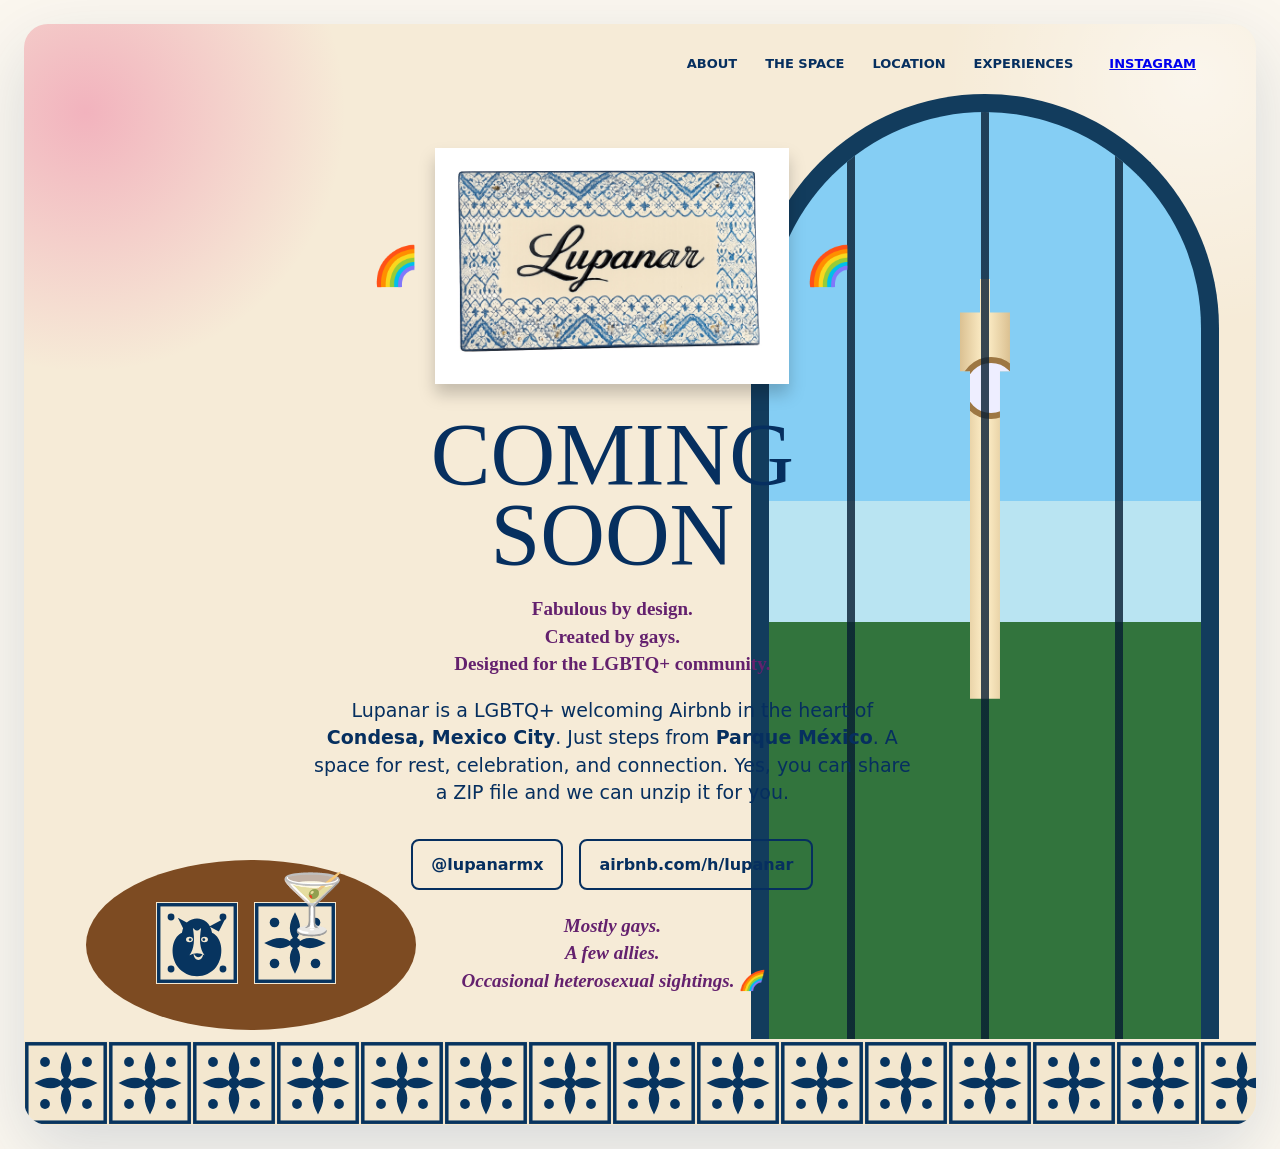
==== commit 6715a418: "Add zip-file support message to landing copy" ====
--- a/index.html
+++ b/index.html
@@ -1,86 +1 @@
-<!doctype html>
-<html lang="en">
-<head>
-  <meta charset="utf-8">
-  <meta name="viewport" content="width=device-width, initial-scale=1, viewport-fit=cover">
-  <title>Lupanar — Coming Soon</title>
-  <meta name="description" content="Lupanar is a LGBTQ+ welcoming Airbnb in the heart of Condesa, Mexico City. Just steps from Parque México.">
-  <meta name="theme-color" content="#f6ebd7">
-  <link rel="icon" type="image/png" href="assets/plaque/favicon.png">
-  <link rel="apple-touch-icon" href="assets/plaque/apple-touch-icon.png">
-  <link rel="stylesheet" href="css/styles.css">
-</head>
-<body>
-  <main class="site-shell">
-    <section class="hero">
-      <div class="bougainvillea" aria-hidden="true"></div>
-
-      <nav class="top-nav" aria-label="Primary">
-        <div class="hamburger" aria-hidden="true"><span></span><span></span><span></span></div>
-        <div class="text-links">
-          <a href="#about">About</a>
-          <a href="#space">The Space</a>
-          <a href="#location">Location</a>
-          <a href="#experiences">Experiences</a>
-        </div>
-        <div class="icon-links">
-          <a href="https://www.instagram.com/lupanarmx/" rel="noopener" aria-label="Instagram">
-            <img class="icon" src="assets/social/instagram.png" alt="">
-          </a>
-        </div>
-      </nav>
-
-      <div class="content">
-        <div class="brand-row">
-          <img class="leaf" src="assets/decor/rainbow-leaf-left.png" alt="">
-          <img class="plaque" src="assets/plaque/lupanar-plaque.webp" alt="Lupanar">
-          <img class="leaf" src="assets/decor/rainbow-leaf-right.png" alt="">
-        </div>
-
-        <h1>Coming Soon</h1>
-        <div class="divider" aria-hidden="true"></div>
-
-        <p class="tagline">Fabulous by design.<br>Created by gays.<br>Designed for the LGBTQ+ community.</p>
-        <div class="heart" aria-hidden="true">♥</div>
-
-        <p id="about" class="description">
-          Lupanar is a LGBTQ+ welcoming Airbnb in the heart of
-          <strong>Condesa, Mexico City</strong>. Just steps from
-          <strong>Parque México</strong>. A space for rest, celebration,
-          and connection.
-        </p>
-
-        <div class="cta-row">
-          <a class="cta instagram" href="https://www.instagram.com/lupanarmx/" rel="noopener">
-            <img src="assets/social/instagram.png" alt="">
-            <span>@lupanarmx</span>
-          </a>
-          <a class="cta airbnb" href="https://www.airbnb.com/h/lupanar" rel="noopener">
-            <img src="assets/social/airbnb.png" alt="">
-            <span>airbnb.com/h/lupanar</span>
-          </a>
-        </div>
-
-        <p class="joke">Mostly gays.<br>A few allies.<br>Occasional heterosexual sightings. 🌈</p>
-      </div>
-
-      <aside class="arch-scene" aria-label="Parque México clock tower">
-        <picture>
-          <source srcset="assets/parque-mexico/arch-clock-tower.webp" type="image/webp">
-          <img src="assets/parque-mexico/arch-clock-tower.png" alt="">
-        </picture>
-      </aside>
-
-      <div class="table-zone" aria-hidden="true">
-        <picture>
-          <source srcset="assets/furniture/table-margarita-bora-coasters.webp" type="image/webp">
-          <img src="assets/furniture/table-margarita-bora-coasters.png" alt="">
-        </picture>
-      </div>
-
-      <footer class="desktop-border" aria-hidden="true"></footer>
-      <footer class="mobile-border" aria-hidden="true"></footer>
-    </section>
-  </main>
-</body>
-</html>
+<!doctype html><html lang="en"><head><meta charset="utf-8"><meta name="viewport" content="width=device-width,initial-scale=1"><title>Lupanar — Coming Soon</title><meta name="description" content="Lupanar is a LGBTQ+ welcoming Airbnb in Condesa, Mexico City. Just steps from Parque México."><link rel="stylesheet" href="styles.css"></head><body><main class="page"><section class="hero"><nav><div class="menu">☰</div><div class="links"><a>About</a><a>The Space</a><a>Location</a><a>Experiences</a></div><div><a href="https://www.instagram.com/lupanarmx/">Instagram</a></div></nav><section class="copy"><div class="brand"><span class="leaf">🌈</span><img src="assets/lupanar-plaque.jpeg" alt="Lupanar"><span class="leaf">🌈</span></div><h1>Coming Soon</h1><p class="tag">Fabulous by design.<br>Created by gays.<br>Designed for the LGBTQ+ community.</p><p>Lupanar is a LGBTQ+ welcoming Airbnb in the heart of <b>Condesa, Mexico City</b>. Just steps from <b>Parque México</b>. A space for rest, celebration, and connection. Yes, you can share a ZIP file and we can unzip it for you.</p><div class="buttons"><a href="https://www.instagram.com/lupanarmx/">@lupanarmx</a><a href="https://www.airbnb.com/h/lupanar">airbnb.com/h/lupanar</a></div><p class="joke">Mostly gays.<br>A few allies.<br>Occasional heterosexual sightings. 🌈</p></section><aside class="arch"><div class="tower"><div></div></div></aside><div class="table"><img src="assets/coaster-bora.svg"><img src="assets/coaster-normal.svg"><div class="margarita">🍸</div></div><footer class="desktop-border"></footer><footer class="mobile-border"><img src="assets/tile-normal.svg"><img src="assets/tile-normal.svg"><img src="assets/tile-bora.svg"><img src="assets/tile-normal.svg"><img src="assets/tile-normal.svg"></footer></section></main></body></html>
--- a/styles.css
+++ b/styles.css
@@ -0,0 +1 @@
+*{box-sizing:border-box}body{margin:0;background:#fbf7ef;color:#062f5f;font-family:Inter,system-ui,sans-serif;padding:24px}.hero{position:relative;min-height:860px;overflow:hidden;border-radius:24px;background:#f6ebd7;box-shadow:0 24px 70px #062f5f25}.hero:before{content:"";position:absolute;inset:0;background:radial-gradient(circle at 5% 8%,#e9388650,transparent 260px),radial-gradient(circle at 95% 5%,#fff8,transparent 250px)}nav{position:relative;z-index:2;display:flex;justify-content:flex-end;gap:36px;padding:32px 60px;font-weight:800;text-transform:uppercase;font-size:13px}.links{display:flex;gap:28px}.menu{display:none}.copy{position:relative;z-index:2;width:min(610px,48vw);margin:45px 0 130px 23%;text-align:center}.brand{display:flex;align-items:center;justify-content:center;gap:16px}.brand img{width:360px;max-width:58%;filter:drop-shadow(0 10px 8px #0003)}.leaf{font-size:38px}h1{font:500 clamp(64px,7vw,106px)/.9 Georgia,serif;text-transform:uppercase;margin:30px 0 20px}.tag{font:700 28px/1.25 Georgia,serif;color:#64216e}.copy p{font-size:19px;line-height:1.45}.buttons{display:flex;gap:16px;justify-content:center;flex-wrap:wrap;margin:32px 0 22px}.buttons a{border:2px solid currentColor;border-radius:8px;padding:14px 18px;text-decoration:none;color:inherit;font-weight:800}.joke{font:italic 700 22px/1.3 "Bradley Hand","Segoe Print",cursive;color:#64216e}.arch{position:absolute;right:3%;top:70px;bottom:86px;width:min(500px,38%);border:18px solid #123c5d;border-bottom:0;border-radius:999px 999px 0 0;background:linear-gradient(#85cef4 0 42%,#b9e4f2 42% 55%,#32743d 55%);overflow:hidden}.arch:after{content:"";position:absolute;inset:0;background:repeating-linear-gradient(90deg,transparent 0 18%,#061c32cc 18% 20%,transparent 20% 31%)}.tower{position:absolute;left:50%;top:18%;transform:translateX(-50%);width:100px;height:420px;background:linear-gradient(90deg,#b7925a,#fff0ca,#b7925a);clip-path:polygon(45% 0,55% 0,55% 8%,75% 8%,75% 22%,65% 22%,65% 100%,35% 100%,35% 22%,25% 22%,25% 8%,45% 8%)}.tower:after{content:"";position:absolute;left:25px;top:78px;width:50px;height:50px;border-radius:50%;background:#eef;border:6px solid #9d7743}.table{position:absolute;left:5%;bottom:95px;width:330px;height:170px;border-radius:50%;background:#7d4b22}.table img{position:relative;width:82px;top:42px;left:70px;margin-right:16px}.margarita{position:absolute;left:190px;top:10px;font-size:58px}.desktop-border{position:absolute;left:0;right:0;bottom:0;height:84px;background:url(assets/tile-normal.svg) left bottom/84px 84px repeat-x}.mobile-border{display:none}@media(max-width:760px){body{padding:0}.hero{border-radius:0;min-height:auto}.links{display:none}.menu{display:block}nav{padding:22px;justify-content:space-between}.copy{width:calc(100% - 40px);margin:25px auto 0}.brand img{width:260px}.leaf{font-size:28px}h1{font-size:56px}.tag{font-size:22px}.copy p{font-size:16px}.buttons{flex-direction:column}.arch{position:relative;right:auto;top:auto;bottom:auto;width:92%;height:390px;margin:25px auto 0;border-width:14px;border-bottom:0}.table,.desktop-border{display:none}.mobile-border{display:grid;grid-template-columns:repeat(5,1fr);height:86px}.mobile-border img{width:100%;height:100%;object-fit:cover}.joke{font-size:19px}}body.force-desktop{min-width:1100px}body.force-mobile{padding:0;max-width:430px;margin:auto}body.force-mobile .hero{border-radius:0;min-height:auto}body.force-mobile .links{display:none}body.force-mobile .menu{display:block}body.force-mobile nav{padding:22px;justify-content:space-between}body.force-mobile .copy{width:calc(100% - 40px);margin:25px auto 0}body.force-mobile .brand img{width:260px}body.force-mobile .leaf{font-size:28px}body.force-mobile h1{font-size:56px}body.force-mobile .tag{font-size:22px}body.force-mobile .copy p{font-size:16px}body.force-mobile .buttons{flex-direction:column}body.force-mobile .arch{position:relative;right:auto;top:auto;bottom:auto;width:92%;height:390px;margin:25px auto 0;border-width:14px;border-bottom:0}body.force-mobile .table,body.force-mobile .desktop-border{display:none}body.force-mobile .mobile-border{display:grid;grid-template-columns:repeat(5,1fr);height:86px}body.force-mobile .mobile-border img{width:100%;height:100%;object-fit:cover}
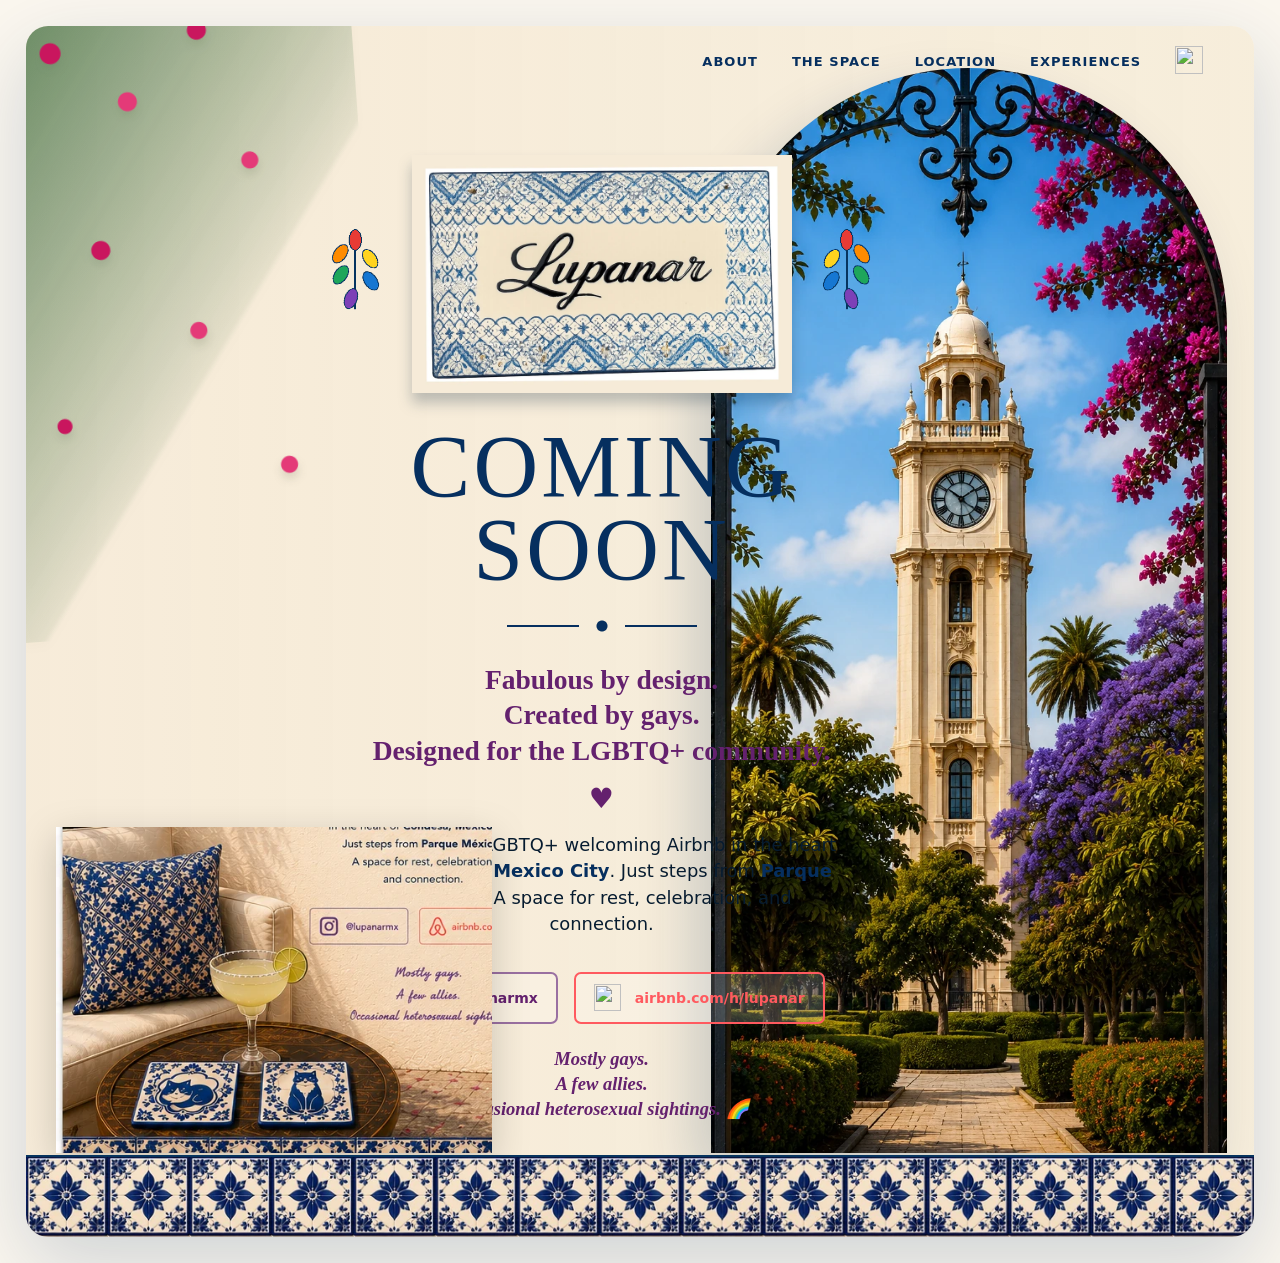
==== commit 65e8d9a2: "Merge pull request #4 from pfischermx/mock" ====
--- a/index.html
+++ b/index.html
@@ -1 +1,86 @@
-<!doctype html><html lang="en"><head><meta charset="utf-8"><meta name="viewport" content="width=device-width,initial-scale=1"><title>Lupanar — Coming Soon</title><meta name="description" content="Lupanar is a LGBTQ+ welcoming Airbnb in Condesa, Mexico City. Just steps from Parque México."><link rel="stylesheet" href="styles.css"></head><body><main class="page"><section class="hero"><nav><div class="menu">☰</div><div class="links"><a>About</a><a>The Space</a><a>Location</a><a>Experiences</a></div><div><a href="https://www.instagram.com/lupanarmx/">Instagram</a></div></nav><section class="copy"><div class="brand"><span class="leaf">🌈</span><img src="assets/lupanar-plaque.jpeg" alt="Lupanar"><span class="leaf">🌈</span></div><h1>Coming Soon</h1><p class="tag">Fabulous by design.<br>Created by gays.<br>Designed for the LGBTQ+ community.</p><p>Lupanar is a LGBTQ+ welcoming Airbnb in the heart of <b>Condesa, Mexico City</b>. Just steps from <b>Parque México</b>. A space for rest, celebration, and connection. Yes, you can share a ZIP file and we can unzip it for you.</p><div class="buttons"><a href="https://www.instagram.com/lupanarmx/">@lupanarmx</a><a href="https://www.airbnb.com/h/lupanar">airbnb.com/h/lupanar</a></div><p class="joke">Mostly gays.<br>A few allies.<br>Occasional heterosexual sightings. 🌈</p></section><aside class="arch"><div class="tower"><div></div></div></aside><div class="table"><img src="assets/coaster-bora.svg"><img src="assets/coaster-normal.svg"><div class="margarita">🍸</div></div><footer class="desktop-border"></footer><footer class="mobile-border"><img src="assets/tile-normal.svg"><img src="assets/tile-normal.svg"><img src="assets/tile-bora.svg"><img src="assets/tile-normal.svg"><img src="assets/tile-normal.svg"></footer></section></main></body></html>
+<!doctype html>
+<html lang="en">
+<head>
+  <meta charset="utf-8">
+  <meta name="viewport" content="width=device-width, initial-scale=1, viewport-fit=cover">
+  <title>Lupanar — Coming Soon</title>
+  <meta name="description" content="Lupanar is a LGBTQ+ welcoming Airbnb in the heart of Condesa, Mexico City. Just steps from Parque México.">
+  <meta name="theme-color" content="#f6ebd7">
+  <link rel="icon" type="image/png" href="assets/plaque/favicon.png">
+  <link rel="apple-touch-icon" href="assets/plaque/apple-touch-icon.png">
+  <link rel="stylesheet" href="css/styles.css">
+</head>
+<body>
+  <main class="site-shell">
+    <section class="hero">
+      <div class="bougainvillea" aria-hidden="true"></div>
+
+      <nav class="top-nav" aria-label="Primary">
+        <div class="hamburger" aria-hidden="true"><span></span><span></span><span></span></div>
+        <div class="text-links">
+          <a href="#about">About</a>
+          <a href="#space">The Space</a>
+          <a href="#location">Location</a>
+          <a href="#experiences">Experiences</a>
+        </div>
+        <div class="icon-links">
+          <a href="https://www.instagram.com/lupanarmx/" rel="noopener" aria-label="Instagram">
+            <img class="icon" src="assets/social/instagram.png" alt="">
+          </a>
+        </div>
+      </nav>
+
+      <div class="content">
+        <div class="brand-row">
+          <img class="leaf" src="assets/decor/rainbow-leaf-left.png" alt="">
+          <img class="plaque" src="assets/plaque/lupanar-plaque.webp" alt="Lupanar">
+          <img class="leaf" src="assets/decor/rainbow-leaf-right.png" alt="">
+        </div>
+
+        <h1>Coming Soon</h1>
+        <div class="divider" aria-hidden="true"></div>
+
+        <p class="tagline">Fabulous by design.<br>Created by gays.<br>Designed for the LGBTQ+ community.</p>
+        <div class="heart" aria-hidden="true">♥</div>
+
+        <p id="about" class="description">
+          Lupanar is a LGBTQ+ welcoming Airbnb in the heart of
+          <strong>Condesa, Mexico City</strong>. Just steps from
+          <strong>Parque México</strong>. A space for rest, celebration,
+          and connection.
+        </p>
+
+        <div class="cta-row">
+          <a class="cta instagram" href="https://www.instagram.com/lupanarmx/" rel="noopener">
+            <img src="assets/social/instagram.png" alt="">
+            <span>@lupanarmx</span>
+          </a>
+          <a class="cta airbnb" href="https://www.airbnb.com/h/lupanar" rel="noopener">
+            <img src="assets/social/airbnb.png" alt="">
+            <span>airbnb.com/h/lupanar</span>
+          </a>
+        </div>
+
+        <p class="joke">Mostly gays.<br>A few allies.<br>Occasional heterosexual sightings. 🌈</p>
+      </div>
+
+      <aside class="arch-scene" aria-label="Parque México clock tower">
+        <picture>
+          <source srcset="assets/parque-mexico/arch-clock-tower.webp" type="image/webp">
+          <img src="assets/parque-mexico/arch-clock-tower.png" alt="">
+        </picture>
+      </aside>
+
+      <div class="table-zone" aria-hidden="true">
+        <picture>
+          <source srcset="assets/furniture/table-margarita-bora-coasters.webp" type="image/webp">
+          <img src="assets/furniture/table-margarita-bora-coasters.png" alt="">
+        </picture>
+      </div>
+
+      <footer class="desktop-border" aria-hidden="true"></footer>
+      <footer class="mobile-border" aria-hidden="true"></footer>
+    </section>
+  </main>
+</body>
+</html>
--- a/css/styles.css
+++ b/css/styles.css
@@ -0,0 +1,475 @@
+
+:root {
+  --cream: #f6ebd7;
+  --navy: #062f5f;
+  --plum: #64216e;
+  --airbnb: #ff5a5f;
+  --shadow: 0 26px 80px rgba(6, 47, 95, .18);
+}
+
+* { box-sizing: border-box; }
+
+html { background: #fbf7ef; }
+
+body {
+  margin: 0;
+  min-height: 100dvh;
+  padding: clamp(10px, 2vw, 28px);
+  display: grid;
+  place-items: center;
+  color: var(--navy);
+  font-family: Inter, system-ui, -apple-system, BlinkMacSystemFont, "Segoe UI", sans-serif;
+}
+
+.site-shell { width: min(1480px, 100%); }
+
+.hero {
+  position: relative;
+  min-height: min(900px, calc(100dvh - 32px));
+  overflow: hidden;
+  border-radius: 22px;
+  background:
+    linear-gradient(90deg, rgba(246,235,215,.92), rgba(246,235,215,.82)),
+    url("../assets/decor/stucco-background.webp") center / cover;
+  box-shadow: var(--shadow);
+}
+
+.bougainvillea {
+  position: absolute;
+  left: -2%;
+  top: -5%;
+  width: 30%;
+  height: 55%;
+  z-index: 1;
+  background:
+    radial-gradient(circle at 18% 12%, #c9165e 0 10px, transparent 11px),
+    radial-gradient(circle at 38% 20%, #e43a78 0 9px, transparent 10px),
+    radial-gradient(circle at 58% 10%, #c9165e 0 9px, transparent 10px),
+    radial-gradient(circle at 70% 30%, #e43a78 0 8px, transparent 9px),
+    radial-gradient(circle at 28% 42%, #c9165e 0 9px, transparent 10px),
+    radial-gradient(circle at 53% 55%, #e43a78 0 8px, transparent 9px),
+    radial-gradient(circle at 15% 68%, #c9165e 0 7px, transparent 8px),
+    radial-gradient(circle at 75% 76%, #e43a78 0 8px, transparent 9px),
+    linear-gradient(125deg, rgba(38,96,45,.72), rgba(38,96,45,.08) 58%, transparent 59%);
+  filter: drop-shadow(0 6px 5px rgba(50,50,30,.15));
+  transform: rotate(-4deg);
+}
+
+.top-nav {
+  position: relative;
+  z-index: 20;
+  height: 72px;
+  display: flex;
+  justify-content: flex-end;
+  align-items: center;
+  gap: 34px;
+  padding: 0 clamp(32px, 4vw, 72px);
+  font-size: 13px;
+  font-weight: 900;
+  text-transform: uppercase;
+  letter-spacing: .08em;
+}
+
+.text-links, .icon-links {
+  display: flex;
+  align-items: center;
+  gap: 34px;
+}
+
+.top-nav a {
+  color: var(--navy);
+  text-decoration: none;
+}
+
+.hamburger { display: none; }
+
+.icon {
+  width: 28px;
+  height: 28px;
+}
+
+.content {
+  position: relative;
+  z-index: 12;
+  width: min(650px, 50vw);
+  margin-left: clamp(230px, 20vw, 350px);
+  margin-top: clamp(38px, 4.5vw, 72px);
+  text-align: center;
+}
+
+.brand-row {
+  display: grid;
+  grid-template-columns: 76px minmax(300px, 380px) 76px;
+  justify-content: center;
+  align-items: center;
+  gap: 18px;
+  margin-bottom: 32px;
+}
+
+.plaque {
+  width: min(380px, 100%);
+  filter: drop-shadow(0 10px 7px rgba(8,35,60,.25));
+}
+
+.leaf { width: 74px; }
+
+h1 {
+  margin: 0;
+  color: var(--navy);
+  font: 500 clamp(64px, 7vw, 106px)/.92 Georgia, "Times New Roman", serif;
+  text-transform: uppercase;
+  letter-spacing: .035em;
+}
+
+.divider {
+  width: 190px;
+  height: 24px;
+  margin: 24px auto;
+  background:
+    radial-gradient(circle, var(--navy) 0 5px, transparent 6px) center / 24px 24px no-repeat,
+    linear-gradient(var(--navy), var(--navy)) left 50% / 72px 2px no-repeat,
+    linear-gradient(var(--navy), var(--navy)) right 50% / 72px 2px no-repeat;
+}
+
+.tagline {
+  margin: 0 auto;
+  color: var(--plum);
+  font: 700 clamp(21px, 2.15vw, 31px)/1.28 Georgia, "Times New Roman", serif;
+}
+
+.heart {
+  color: var(--plum);
+  font-size: 28px;
+  margin: 14px 0 17px;
+}
+
+.description {
+  margin: 0 auto;
+  width: min(480px, 100%);
+  color: #071c30;
+  font-size: clamp(16px, 1.4vw, 20px);
+  line-height: 1.48;
+}
+
+.description strong { color: var(--navy); }
+
+.cta-row {
+  display: flex;
+  justify-content: center;
+  gap: 16px;
+  margin: 34px auto 22px;
+  flex-wrap: wrap;
+}
+
+.cta {
+  display: inline-flex;
+  gap: 14px;
+  align-items: center;
+  justify-content: center;
+  min-width: 172px;
+  min-height: 52px;
+  padding: 0 18px;
+  border-radius: 7px;
+  text-decoration: none;
+  font-weight: 800;
+  font-size: 14px;
+  background: rgba(255,255,255,.18);
+}
+
+.cta.instagram {
+  color: var(--plum);
+  border: 2px solid #9a70a1;
+}
+
+.cta.airbnb {
+  color: var(--airbnb);
+  border: 2px solid var(--airbnb);
+}
+
+.cta img {
+  width: 27px;
+  height: 27px;
+}
+
+.joke {
+  margin: 0 auto 116px;
+  color: var(--plum);
+  font: italic 700 clamp(17px, 1.45vw, 22px)/1.35 "Bradley Hand", "Segoe Print", "Comic Sans MS", cursive;
+}
+
+.arch-scene {
+  position: absolute;
+  z-index: 5;
+  top: 42px;
+  right: 2.2%;
+  bottom: 84px;
+  width: min(540px, 42%);
+  border-radius: 999px 999px 0 0;
+  overflow: hidden;
+  box-shadow: -18px 24px 55px rgba(6,47,95,.18);
+}
+
+.arch-scene img {
+  width: 100%;
+  height: 100%;
+  object-fit: cover;
+  display: block;
+}
+
+/* This is a single image asset for table + margarita + Bora coasters */
+.table-zone {
+  position: absolute;
+  left: 2.5%;
+  bottom: 84px;
+  width: min(520px, 34vw);
+  height: auto;
+  z-index: 15;
+}
+
+.table-zone img {
+  width: 100%;
+  height: auto;
+  display: block;
+  filter: drop-shadow(0 10px 18px rgba(0,0,0,.18));
+}
+
+.desktop-border {
+  position: absolute;
+  z-index: 30;
+  left: 0;
+  right: 0;
+  bottom: 0;
+  height: 82px;
+  background: url("../assets/decor/talavera-border-desktop.webp") left bottom / auto 82px repeat-x;
+  border-top: 2px solid #07345f;
+}
+
+.mobile-border { display: none; }
+
+body.force-desktop {
+  min-width: 1160px;
+}
+
+@media (max-width: 760px) {
+  body {
+    display: block;
+    padding: 0;
+  }
+
+  .site-shell {
+    max-width: 430px;
+    margin: 0 auto;
+  }
+
+  .hero {
+    border-radius: 0;
+    min-height: 100dvh;
+  }
+
+  .bougainvillea {
+    width: 62%;
+    height: 28%;
+    left: -20%;
+    top: -4%;
+  }
+
+  .top-nav {
+    height: 74px;
+    padding: max(14px, env(safe-area-inset-top)) 22px 0;
+    justify-content: space-between;
+  }
+
+  .text-links { display: none; }
+
+  .hamburger {
+    display: flex;
+    flex-direction: column;
+    gap: 5px;
+  }
+
+  .hamburger span {
+    width: 28px;
+    height: 3px;
+    background: var(--navy);
+    border-radius: 3px;
+  }
+
+  .icon-links { gap: 18px; }
+
+  .content {
+    width: min(100% - 40px, 380px);
+    margin: 30px auto 0;
+  }
+
+  .brand-row {
+    grid-template-columns: 42px minmax(210px, 270px) 42px;
+    gap: 8px;
+    margin-bottom: 30px;
+  }
+
+  .plaque { width: min(270px, 66vw); }
+
+  .leaf { width: 42px; }
+
+  h1 {
+    font-size: clamp(43px, 15vw, 64px);
+    line-height: .96;
+  }
+
+  .divider {
+    margin: 18px auto;
+    width: 150px;
+  }
+
+  .tagline { font-size: 22px; }
+
+  .description {
+    font-size: 16px;
+    width: min(320px, 100%);
+  }
+
+  .cta-row {
+    flex-direction: column;
+    width: min(320px, 100%);
+    margin-top: 28px;
+  }
+
+  .cta {
+    width: 100%;
+    min-height: 48px;
+  }
+
+  .joke {
+    margin-bottom: 30px;
+    font-size: 19px;
+  }
+
+  .arch-scene {
+    position: relative;
+    inset: auto;
+    width: min(92%, 350px);
+    height: 390px;
+    margin: 24px auto 0;
+    border-radius: 999px 999px 0 0;
+  }
+
+  .table-zone,
+  .desktop-border {
+    display: none;
+  }
+
+  .mobile-border {
+    display: block;
+    height: 86px;
+    background: url("../assets/decor/mobile-5-tile-bora-border.webp") center / 100% 100% no-repeat;
+    border-top: 2px solid #07345f;
+  }
+}
+
+/* Forced mobile page */
+body.force-mobile {
+  display: block;
+  padding: 0;
+}
+
+body.force-mobile .site-shell {
+  max-width: 430px;
+  margin: 0 auto;
+}
+
+body.force-mobile .hero {
+  border-radius: 0;
+  min-height: auto;
+}
+
+body.force-mobile .bougainvillea {
+  width: 62%;
+  height: 28%;
+  left: -20%;
+  top: -4%;
+}
+
+body.force-mobile .top-nav {
+  height: 74px;
+  padding: max(14px, env(safe-area-inset-top)) 22px 0;
+  justify-content: space-between;
+}
+
+body.force-mobile .text-links { display: none; }
+
+body.force-mobile .hamburger {
+  display: flex;
+  flex-direction: column;
+  gap: 5px;
+}
+
+body.force-mobile .hamburger span {
+  width: 28px;
+  height: 3px;
+  background: var(--navy);
+  border-radius: 3px;
+}
+
+body.force-mobile .content {
+  width: min(100% - 40px, 380px);
+  margin: 30px auto 0;
+}
+
+body.force-mobile .brand-row {
+  grid-template-columns: 42px minmax(210px, 270px) 42px;
+  gap: 8px;
+  margin-bottom: 30px;
+}
+
+body.force-mobile .plaque { width: min(270px, 66vw); }
+
+body.force-mobile .leaf { width: 42px; }
+
+body.force-mobile h1 {
+  font-size: clamp(43px, 15vw, 64px);
+  line-height: .96;
+}
+
+body.force-mobile .tagline { font-size: 22px; }
+
+body.force-mobile .description {
+  font-size: 16px;
+  width: min(320px, 100%);
+}
+
+body.force-mobile .cta-row {
+  flex-direction: column;
+  width: min(320px, 100%);
+  margin-top: 28px;
+}
+
+body.force-mobile .cta {
+  width: 100%;
+  min-height: 48px;
+}
+
+body.force-mobile .joke {
+  margin-bottom: 30px;
+  font-size: 19px;
+}
+
+body.force-mobile .arch-scene {
+  position: relative;
+  inset: auto;
+  width: min(92%, 350px);
+  height: 390px;
+  margin: 24px auto 0;
+  border-radius: 999px 999px 0 0;
+}
+
+body.force-mobile .table-zone,
+body.force-mobile .desktop-border {
+  display: none;
+}
+
+body.force-mobile .mobile-border {
+  display: block;
+  height: 86px;
+  background: url("../assets/decor/mobile-5-tile-bora-border.webp") center / 100% 100% no-repeat;
+  border-top: 2px solid #07345f;
+}
